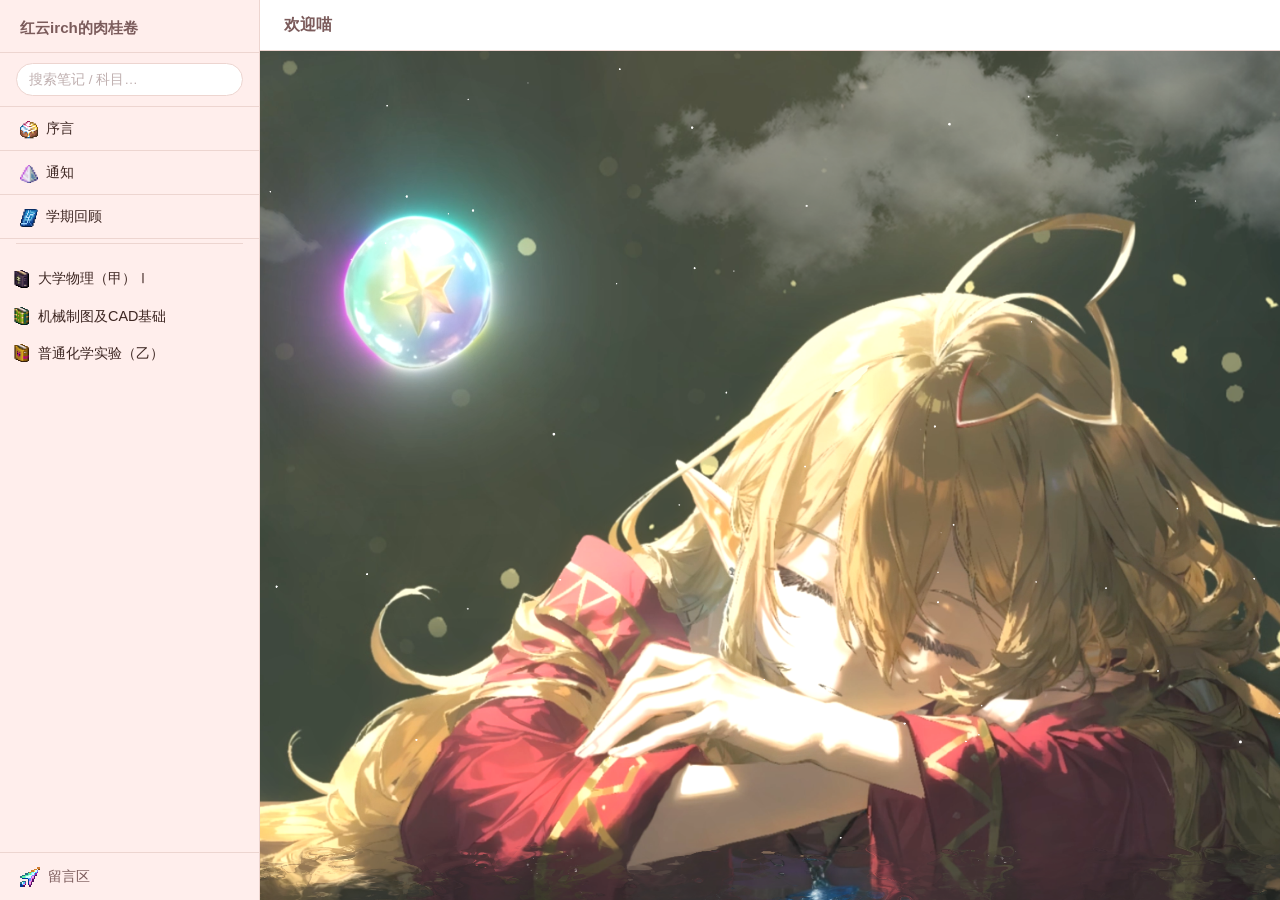
==== index.html @ 8aa83245 "支持SLDPRT下载、装配改错更新题目整理" ====
<!DOCTYPE html>
<html lang="zh-CN">
<head>
  <meta charset="UTF-8">
  <meta name="viewport" content="width=device-width, initial-scale=1.0">
  <title>欢迎来到红云irch的肉桂卷~</title>
  <link rel="icon" href="素材/索琳肉桂卷.png">
  <link rel="stylesheet" href="style.css">
</head>
<body>

  <!-- ==================== 移动端顶栏 ==================== -->
  <div class="topbar">
    <button class="hamburger" id="menuBtn" title="菜单">☰</button>
    <span class="brand-sm">红云irch的肉桂卷</span>
  </div>

  <!-- ==================== 遮罩（移动端） ==================== -->
  <div class="sidebar-overlay" id="overlay"></div>

  <div class="notes-layout">

    <!-- ==================== 侧边栏 ==================== -->
    <nav class="sidebar" id="sidebar">
      <div class="sidebar-header">
        <div class="brand-sm">红云irch的肉桂卷</div>
      </div>

      <!-- 搜索框 -->
      <div class="search-wrap">
        <input
          type="text"
          id="searchInput"
          placeholder="搜索笔记 / 科目…"
          autocomplete="off"
        >
      </div>

      <!-- 序言入口 -->
      <div class="preface-nav" id="prefaceNav">
        <img class="preface-nav-icon" src="素材/索琳肉桂卷.png" alt=""> 序言
      </div>
      <div class="preface-nav" id="notifyNav">
        <img class="preface-nav-icon" src="素材/Last_Prism.png" alt=""> 通知
      </div>
      <a class="preface-nav" href="review.html">
        <img class="preface-nav-icon" src="素材/The_Grand_Design.webp" alt=""> 学期回顾
      </a>

      <div class="nav-divider"></div>

      <!-- 树形导航 -->
      <div class="tree" id="tree">
        <div class="tree-empty">加载中…</div>
      </div>

      <!-- 索琳跳舞 GIF（小猫哈气时出现） -->
      <div class="sidebar-gif" id="sidebarGif" style="display:none">
        <img src="素材/索琳跳舞.gif" alt="索琳跳舞">
      </div>

      <!-- 返回顶部 -->
      <div class="back-to-top" id="backToTop" title="回到顶部">▴</div>

      <!-- 留言区入口 -->
      <a class="sidebar-comments" href="comments.html">
        <img class="sidebar-comments-icon" src="素材/Rainbow_Cursor.png" alt=""> 留言区
      </a>
    </nav>

    <!-- ==================== 内容区 ==================== -->
    <main class="content" id="contentArea">

      <!-- 顶栏信息 -->
      <div class="content-topbar" id="contentTopbar">
        <span class="note-title" id="noteTitle">欢迎喵</span>
        <div class="actions">
          <a class="btn btn-download" id="btnDownload" style="display:none"
             href="#" download>推荐下载 OneNote 原件</a>
          <a class="btn btn-download" id="btnPptx" style="display:none"
             href="#" download>下载 .pptx</a>
          <a class="btn btn-download" id="btnSldprt" style="display:none"
             href="#" download>下载模型</a>
        </div>
      </div>

      <!-- 主页 / PDF 预览区 -->
      <div class="pdf-viewer" id="pdfViewer">

        <!-- 默认欢迎区（未选中笔记时显示） -->
        <div class="welcome-placeholder" id="welcomeArea">
          <div class="welcome-inner" style="display:none">
            <div class="welcome-brand">
              欢迎来到红云irch的肉桂卷~
            </div>
            <div class="welcome-divider"></div>

            <div class="welcome-preface">
              <p><strong>温馨提示：</strong>Cinnamon 支持以下两种笔记格式，请按需选择</p>

              <p class="format-compare">
                <span class="format-tag pdf">.pdf</span>
                支持<strong>在线预览</strong>，但由 .one 导出，清晰度和排版略逊于原文件
              </p>
              <p class="format-compare">
                <span class="format-tag one">.one</span>
                需要 <strong>OneNote</strong> 打开，不支持在线预览，但<strong>更清晰、可自由编辑删改</strong>
              </p>

              <p>请读者自行取舍喵~</p>

              <p>仓库名字灵感来自 <span class="inline-accent">「索琳肉桂卷」</span>——索琳肉桂卷（Cinnamon Rollyn）是 Terraria 众神之怒 MOD 中的一种食物，食用后，会给予玩家饱如巨星增益，可看作酒足饭饱增益的更强版本。</p>

              <p>做笔记分享的初衷很简单：督促自己抓紧复习，给散漫的日子挂一个无形的 ddl。没人催你，但你知道这里还有东西没整理完。</p>

              <p>我把笔记放在这里，是想给后来的同学铺一段不那么崎岖的路，也给自己挂一个温柔的催促：该复习了。更是对匆忙的大学生活的一个记录——日子过得太快，有些东西不趁热记下来，转眼就忘了。</p>

              <p>帮你期末补天的，也许是我的一份笔记，也许是其他前辈的资料——但说到底，是那个认真坐下来复习的你自己。</p>

              <p class="preface-quote">「在这众神之怒中，总有人要成为你的超级巨星。」——索琳</p>
            </div>



            <p class="welcome-counter">
              <span id="busuanzi_container_site_uv">被 <span id="busuanzi_value_site_uv"></span> 人浏览过</span>
            </p>

          </div>

          <!-- 更新通知栏（独立于序言面板） -->
            <div class="update-log" id="updateLog" style="display:none">
              <div class="update-log-title"><img class="update-log-icon" src="素材/Last_Prism.png" alt=""> 更新通知</div>
              <ul class="update-log-list">
                <li><span class="update-date">07-03</span> 笔记更新（机械制图 > 期末考试）：期末题型扩展为「期末题型与个人期末回忆」，新增个人考试复盘内容</li>
<li><span class="update-date">07-04</span> 学期回顾支持教师搜索、搜索时自动展开、折叠动画、课程导师补全</li>
<li><span class="update-date">07-04</span> 新功能：学期回顾页面上线，支持按学期折叠、课程搜索、绩点点击显示</li>
<li><span class="update-date">07-02</span> 笔记更正（机械制图 > 期末考试 > 尺寸标注）：盲孔螺纹标注修正</li>
<li><span class="update-date">07-01</span> 笔记补充（机械制图 > 期末考试 > 读零件图补画视图）：极限与配合——间隙配合、过渡配合、过盈配合的区分</li>
<li><span class="update-date">07-01</span> 笔记更正（机械制图 > 期末考试 > 尺寸标注）：盲孔螺纹标注中粗牙普通螺纹与细牙普通螺纹的区别</li>
<li><span class="update-date">07-01</span> 机械制图及CAD基础竣工</li>
                <li><span class="update-date">07-01</span> 新增留言区（giscus）</li>
                <li><span class="update-date">06-30</span> 上线课堂PPT支持（.pptx下载）</li>
                <li><span class="update-date">06-29</span> 网站上线，首批笔记：普化实验、大物Ⅰ</li>
              </ul>
            </div>

        </div>

      </div>

    </main>
  </div>

  <script src="app.js?v=2"></script>
  <script async src="//busuanzi.ibruce.info/busuanzi/2.3/busuanzi.pure.mini.js"></script>
</body>
</html>
---- style.css ----
/* ============================================================
   Cinnamon — 红云irch的肉桂卷
   配色方案：粉棕暖卷（方案 B）
   ============================================================ */

/* --- CSS 变量 --- */
:root {
  --bg:        #FFFBF7;      /* 页面背景 · 奶油白 */
  --sidebar:   #FFEEEC;      /* 侧边栏背景 · 淡粉米 */
  --accent:    rgb(254,151,151); /* 强调色 · 你的粉色 */
  --heading:   #7B5B5B;      /* 标题 · 暖棕 */
  --text:      #3E2723;      /* 正文 · 深棕 */
  --hover:     #FFE4E1;      /* 悬停 · 浅粉 */
  --border:    #EDD5D0;      /* 分隔线 · 灰粉 */
  --shadow:    0 2px 12px rgba(120,80,60,.08);
  --radius:    8px;

  /* 侧边栏尺寸 */
  --sidebar-w: 260px;
  --topbar-h:   48px;

  /* 字体 */
  --font: "Microsoft YaHei", "PingFang SC", "Noto Sans SC", sans-serif;
}

/* --- 基础重置 --- */
*, *::before, *::after { margin: 0; padding: 0; box-sizing: border-box; }

html, body { height: 100%; }

body {
  font-family: var(--font);
  background: var(--bg);
  color: var(--text);
  line-height: 1.6;
  -webkit-font-smoothing: antialiased;
}

a { color: inherit; text-decoration: none; }
button { font-family: inherit; cursor: pointer; }

/* ============================================================
   首页 (index.html)
   ============================================================ */
.homepage {
  display: flex;
  flex-direction: column;
  align-items: center;
  justify-content: center;
  min-height: 100vh;
  padding: 40px 20px;
  text-align: center;
}

.homepage .brand {
  font-size: 2.4rem;
  font-weight: 700;
  color: var(--heading);
  letter-spacing: 2px;
  margin-bottom: 8px;
}

.homepage .brand .accent {
  color: var(--accent);
}

.homepage .divider {
  width: 60px;
  height: 2px;
  background: var(--accent);
  margin: 20px auto;
  border-radius: 1px;
}

/* 序言区域 — 你可以在这里自由添加文字、链接、图片 */
.homepage .preface {
  max-width: 520px;
  margin: 16px auto 32px;
  font-size: 1rem;
  color: #8B7B7B;
  line-height: 1.8;
}

.homepage .preface a {
  color: var(--accent);
  text-decoration: underline;
  text-underline-offset: 3px;
}

.homepage .preface a:hover {
  color: var(--heading);
}

/* 首页按钮 */
.homepage .btn-enter {
  display: inline-block;
  padding: 12px 36px;
  background: var(--accent);
  color: #fff;
  border: none;
  border-radius: 24px;
  font-size: 1.05rem;
  letter-spacing: 1px;
  transition: transform .2s, box-shadow .2s;
  box-shadow: 0 4px 14px rgba(254,151,151,.35);
}

.homepage .btn-enter:hover {
  transform: translateY(-2px);
  box-shadow: 0 6px 20px rgba(254,151,151,.5);
}

/* ============================================================
   笔记页 (notes.html) — 整体布局
   ============================================================ */
.notes-layout {
  display: flex;
  height: 100vh;
  overflow: hidden;
}

/* --- 顶栏 --- */
.topbar {
  display: none; /* 桌面端隐藏，移动端显示 */
}

/* --- 侧边栏 --- */
.sidebar {
  width: var(--sidebar-w);
  min-width: var(--sidebar-w);
  height: 100vh;
  background: var(--sidebar);
  border-right: 1px solid var(--border);
  display: flex;
  flex-direction: column;
  overflow: hidden;
  z-index: 10;
}

.sidebar-header {
  padding: 16px 20px 12px;
  border-bottom: 1px solid var(--border);
  flex-shrink: 0;
}

.sidebar-header .brand-sm {
  font-size: .95rem;
  font-weight: 700;
  color: var(--heading);
}

.sidebar-header .back-link {
  font-size: .75rem;
  color: #B0A0A0;
  margin-top: 2px;
  display: inline-block;
}

.sidebar-header .back-link:hover {
  color: var(--accent);
}

/* 搜索框 */
.search-wrap {
  padding: 10px 16px;
  border-bottom: 1px solid var(--border);
  flex-shrink: 0;
}

.search-wrap input {
  width: 100%;
  padding: 8px 12px;
  border: 1px solid var(--border);
  border-radius: 18px;
  font-size: .85rem;
  font-family: var(--font);
  background: #fff;
  color: var(--text);
  outline: none;
  transition: border-color .2s;
}

.search-wrap input:focus {
  border-color: var(--accent);
}

.search-wrap input::placeholder {
  color: #C0B0B0;
}

/* 序言导航入口 */
.preface-nav {
  padding: 10px 20px;
  font-size: .9rem;
  cursor: pointer;
  border-bottom: 1px solid var(--border);
  transition: background .12s;
  user-select: none;
  flex-shrink: 0;
}

.preface-nav:hover {
  background: var(--hover);
}

.preface-nav-icon {
  width: 18px;
  height: 18px;
  vertical-align: middle;
  margin-right: 4px;
  border-radius: 3px;
}

/* 分界线 */
.nav-divider {
  height: 1px;
  background: var(--border);
  margin: 4px 16px 8px;
  flex-shrink: 0;
}

/* 侧边栏底部 GIF */
.sidebar-gif {
  flex-shrink: 0;
  padding: 8px;
  text-align: center;
  border-top: 1px solid var(--border);
}

.sidebar-gif img {
  max-width: 100%;
  border-radius: 8px;
}

/* 返回顶部 */
.back-to-top {
  text-align: center;
  padding: 8px;
  color: #C0B0B0;
  cursor: pointer;
  font-size: .85rem;
  border-top: 1px solid var(--border);
  transition: color .2s, background .12s;
  flex-shrink: 0;
  display: none;
}

.back-to-top:hover {
  color: var(--accent);
  background: var(--hover);
}

.back-to-top.visible { display: block; }

/* 侧边栏留言入口 */
.sidebar-comments {
  display: block;
  padding: 12px 20px;
  font-size: .9rem;
  color: var(--heading);
  text-decoration: none;
  border-top: 1px solid var(--border);
  transition: background .12s;
  flex-shrink: 0;
}

.sidebar-comments:hover {
  background: var(--hover);
}

.sidebar-comments-icon {
  width: 20px;
  height: 20px;
  vertical-align: middle;
  margin-right: 4px;
  image-rendering: pixelated;
}

/* 树形导航 */
.tree {
  flex: 1;
  overflow-y: auto;
  overflow-x: hidden;
  padding: 8px 0 20px;
}

/* 滚动条统一美化 */
.tree::-webkit-scrollbar { width: 4px; }
.tree::-webkit-scrollbar-track { background: transparent; }
.tree::-webkit-scrollbar-thumb {
  background: var(--border);
  border-radius: 2px;
  transition: background .2s;
}
.tree::-webkit-scrollbar-thumb:hover { background: var(--accent); }

/* Firefox 滚动条 */
.tree {
  scrollbar-width: thin;
  scrollbar-color: var(--border) transparent;
}

/* 内容区滚动条 */
.content::-webkit-scrollbar { width: 5px; }
.content::-webkit-scrollbar-thumb { background: var(--border); border-radius: 3px; }
.content::-webkit-scrollbar-thumb:hover { background: var(--accent); }
.content { scrollbar-width: thin; scrollbar-color: var(--border) transparent; }

/* 树节点 */
.tree-node { user-select: none; }

.tree-row {
  display: flex;
  align-items: center;
  gap: 4px;
  padding: 7px 16px 7px 12px;
  cursor: pointer;
  font-size: .9rem;
  transition: background .15s, padding-left .2s, color .15s;
  white-space: nowrap;
  overflow: hidden;
  text-overflow: ellipsis;
  border-radius: 0 6px 6px 0;
  margin-right: 8px;
}

.tree-row:hover {
  background: var(--hover);
  padding-left: 16px;
}

.tree-row.active {
  background: var(--accent);
  color: #fff;
  border-radius: 0 8px 8px 0;
  margin-right: 4px;
  box-shadow: 0 2px 8px rgba(254,151,151,.25);
}

.tree-row.active:hover {
  padding-left: 16px;
  background: #F59090;
}

.tree-row.active {
  background: var(--accent);
  color: #fff;
}

/* 层级缩进 */
.tree-row .indent { flex-shrink: 0; }

/* 展开/折叠 — 书籍图标（仅一级目录） */
.tree-row .book-icon {
  width: 18px;
  height: 18px;
  flex-shrink: 0;
  margin-right: 4px;
  border-radius: 2px;
  transition: transform .25s, opacity .2s;
}

.tree-row .book-icon.expanded {
  opacity: 0.9;
}

/* 子级三角箭头 */
.tree-row .arrow {
  width: 0;
  height: 0;
  flex-shrink: 0;
  border-top: 4px solid transparent;
  border-bottom: 4px solid transparent;
  border-left: 6px solid #C0A0A0;
  margin-right: 2px;
  transition: transform .2s;
}

.tree-row.active .arrow {
  border-left-color: #fff;
}

.tree-row .arrow.expanded {
  transform: rotate(90deg);
}

/* 标签文字 */
.tree-row .label {
  overflow: hidden;
  text-overflow: ellipsis;
  white-space: nowrap;
}

/* （主笔记）标记 */
.tag-main {
  font-size: .7rem;
  color: var(--accent);
  margin-left: 4px;
}

/* 空状态 */
.tree-empty {
  padding: 40px 20px;
  text-align: center;
  color: #C0B0B0;
  font-size: .85rem;
}

/* --- 内容区 --- */
.content {
  flex: 1;
  display: flex;
  flex-direction: column;
  height: 100vh;
  background: #fff;
}

/* 内容顶栏（桌面端显示品牌名） */
.content-topbar {
  padding: 12px 24px;
  border-bottom: 1px solid var(--border);
  display: flex;
  align-items: center;
  justify-content: space-between;
  flex-shrink: 0;
}

.content-topbar .note-title {
  font-size: 1rem;
  font-weight: 600;
  color: var(--heading);
}

.content-topbar .actions {
  display: flex;
  gap: 8px;
  align-items: center;
}

/* 按钮 */
.btn {
  display: inline-flex;
  align-items: center;
  gap: 5px;
  padding: 7px 18px;
  border-radius: 18px;
  font-size: .85rem;
  border: none;
  transition: background .2s, transform .1s;
}

.btn:active { transform: scale(.97); }

.btn-download {
  background: var(--accent);
  color: #fff;
}

.btn-download:hover { background: #F08A8A; }

.btn-back {
  background: transparent;
  color: #B0A0A0;
  font-size: .8rem;
  padding: 6px 12px;
}

.btn-back:hover { color: var(--accent); }

/* PDF 预览区 */
.pdf-viewer {
  flex: 1;
  display: flex;
  align-items: center;
  justify-content: center;
  background: #FDFAF7;
  overflow: hidden;
  position: relative;
}

.pdf-viewer iframe {
  width: 100%;
  height: 100%;
  border: none;
}

/* 欢迎区（未选中笔记时显示） */
.welcome-placeholder {
  text-align: center;
  color: #C0B0B0;
  padding: 40px 20px;
}

/* 欢迎区带背景图 */
#welcomeArea {
  width: 100%;
  height: 100%;
  display: flex;
  flex-direction: column;
  align-items: center;
  justify-content: center;
  padding: 0;
  background-image: url('images/索琳.png');
  background-size: cover;
  background-position: center;
  background-repeat: no-repeat;
}

/* 欢迎内容面板（半透明底，让背景图上的文字可读） */
.welcome-inner {
  background: rgba(255, 251, 247, 0.85);
  border-radius: 12px;
  padding: 36px 44px;
  backdrop-filter: blur(4px);
  max-width: 620px;
}

/* 品牌名 */
.welcome-brand {
  font-size: 1.7rem;
  font-weight: 700;
  color: var(--heading);
  letter-spacing: 2px;
  margin-bottom: 4px;
}

.welcome-brand .accent {
  color: var(--accent);
}

/* 小分隔线 */
.welcome-divider {
  width: 50px;
  height: 2px;
  background: var(--accent);
  margin: 16px auto;
  border-radius: 1px;
}

/* 序言区域 */
.welcome-preface {
  max-width: 520px;
  margin: 8px auto 20px;
  font-size: .95rem;
  color: #8B7B7B;
  line-height: 1.8;
}

.welcome-preface p {
  margin-bottom: 12px;
}

.welcome-preface p:first-child {
  font-size: .85rem;
  color: #A09090;
}

/* 格式对比 */
.format-compare {
  display: flex;
  align-items: flex-start;
  gap: 8px;
  font-size: .85rem;
  color: #8B7B7B;
  padding: 2px 0 2px 8px;
  border-left: 3px solid var(--border);
  margin-bottom: 6px !important;
}

.format-tag {
  display: inline-block;
  min-width: 36px;
  padding: 1px 8px;
  border-radius: 4px;
  font-size: .8rem;
  font-weight: 700;
  text-align: center;
  flex-shrink: 0;
}

.format-tag.pdf {
  background: #FFF0F0;
  color: #D08080;
  border: 1px solid #F0D0D0;
}

.format-tag.one {
  background: #F0F0FF;
  color: #8080D0;
  border: 1px solid #D0D0F0;
}

.welcome-preface a {
  color: var(--accent);
  text-decoration: underline;
  text-underline-offset: 3px;
}

.welcome-preface a:hover {
  color: var(--heading);
}

/* 行内强调 */
.inline-accent {
  color: var(--accent);
  font-style: italic;
}

/* 序言引用 */
.preface-quote {
  color: var(--accent);
  font-style: italic;
  margin-top: 4px;
}

/* 提示文字 */
.welcome-hint {
  font-size: .85rem;
  color: #B8A0A0;
  margin-top: 8px;
}

/* 更新通知栏 */
.update-log {
  background: rgba(255, 251, 247, 0.88);
  border-radius: 10px;
  padding: 14px 20px;
  margin-top: 12px;
  max-width: 520px;
  width: 100%;
  text-align: left;
}

.update-log-title {
  font-size: .8rem;
  font-weight: 700;
  color: var(--heading);
  margin-bottom: 6px;
}

.update-log-icon {
  width: 16px;
  height: 16px;
  vertical-align: middle;
  margin-right: 4px;
  image-rendering: pixelated;
}

.update-log-list {
  list-style: none;
  margin: 0;
  padding: 0;
  font-size: .78rem;
  color: #8B7B7B;
  line-height: 1.7;
}

.update-date {
  display: inline-block;
  min-width: 42px;
  color: var(--accent);
  font-weight: 600;
  font-size: .72rem;
  margin-right: 4px;
}

/* 访问计数器 */
.welcome-counter {
  font-size: .8rem;
  color: #C0A8A8;
  margin-top: 12px;
}
  line-height: 1.7;
}

/* ============================================================
   移动端
   ============================================================ */
@media (max-width: 768px) {
  /* 首页 */
  .homepage .brand { font-size: 1.6rem; }

  /* 笔记页 — 侧边栏默认隐藏 */
  .sidebar {
    position: fixed;
    left: 0; top: 0;
    width: 280px;
    transform: translateX(-100%);
    transition: transform .25s ease;
    box-shadow: var(--shadow);
  }

  .sidebar.open { transform: translateX(0); }

  /* 遮罩 */
  .sidebar-overlay {
    position: fixed; inset: 0;
    background: rgba(0,0,0,.25);
    z-index: 5;
    display: none;
  }

  .sidebar-overlay.show { display: block; }

  /* 顶栏 */
  .topbar {
    display: flex;
    align-items: center;
    gap: 10px;
    padding: 10px 16px;
    border-bottom: 1px solid var(--border);
    background: var(--sidebar);
    flex-shrink: 0;
  }

  .topbar .hamburger {
    font-size: 1.3rem;
    background: none;
    border: none;
    color: var(--heading);
    padding: 4px;
  }

  .topbar .brand-sm {
    font-size: .95rem;
    font-weight: 700;
    color: var(--heading);
  }

  /* 内容区 */
  .content-topbar {
    padding: 8px 16px;
  }

  .content-topbar .note-title {
    font-size: .9rem;
  }
}

/* ============================================================
   背景图支持 — 以后想加背景图，取消下面注释并替换 URL 即可
   ============================================================ */
/*
body {
  background-image: url('你的图片地址.jpg');
  background-size: cover;
  background-position: center;
  background-attachment: fixed;
}
*/
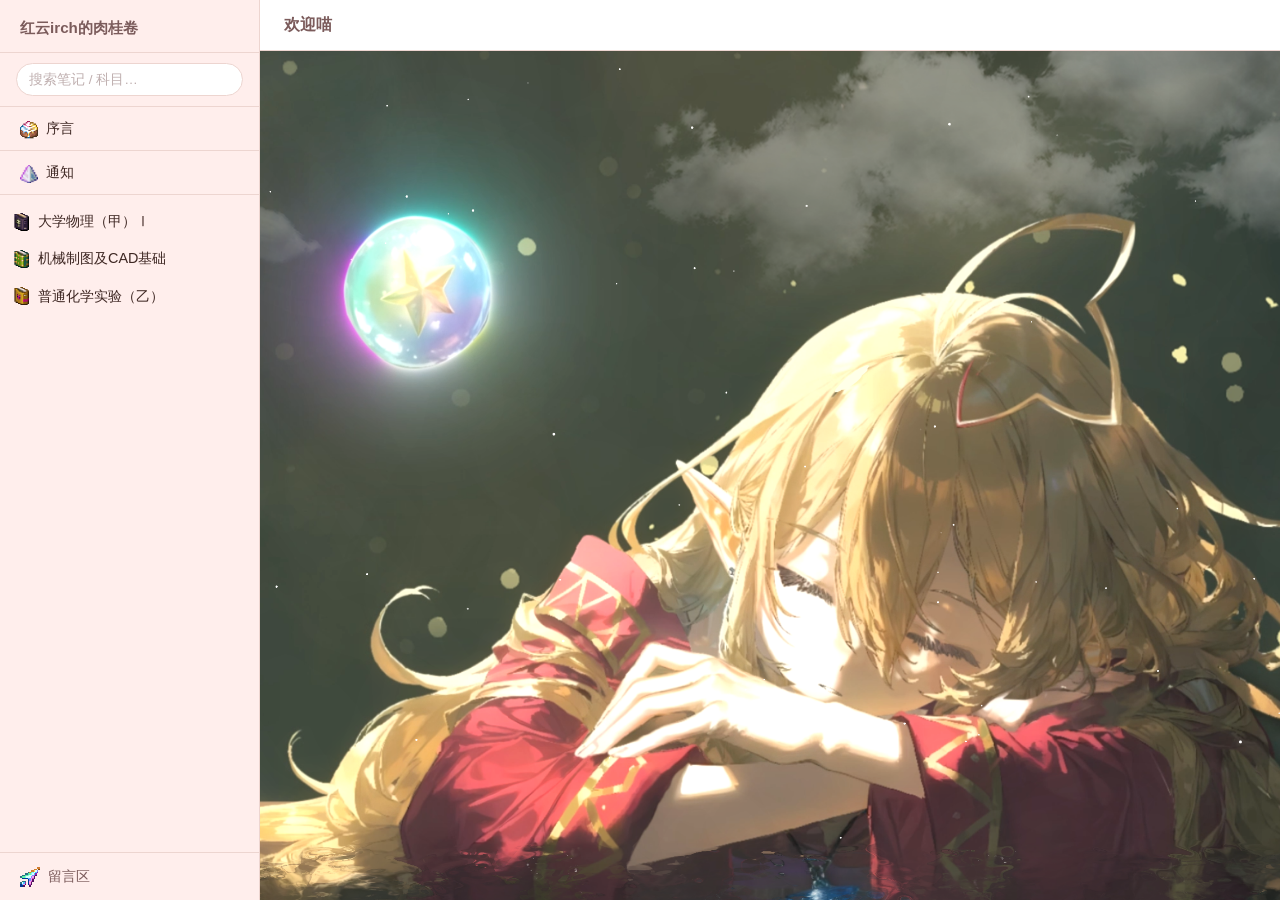
==== commit 62d2b00b: "隐藏学期回顾入口" ====
--- a/index.html
+++ b/index.html
@@ -43,11 +43,11 @@
       <div class="preface-nav" id="notifyNav">
         <img class="preface-nav-icon" src="素材/Last_Prism.png" alt=""> 通知
       </div>
-      <a class="preface-nav" href="review.html">
+      <!-- 学期回顾已关闭 -->
+      <!-- <a class="preface-nav" href="review.html">
         <img class="preface-nav-icon" src="素材/The_Grand_Design.webp" alt=""> 学期回顾
-      </a>
-
-      <div class="nav-divider"></div>
+      </a> -->
+      <!-- <div class="nav-divider"></div> -->
 
       <!-- 树形导航 -->
       <div class="tree" id="tree">
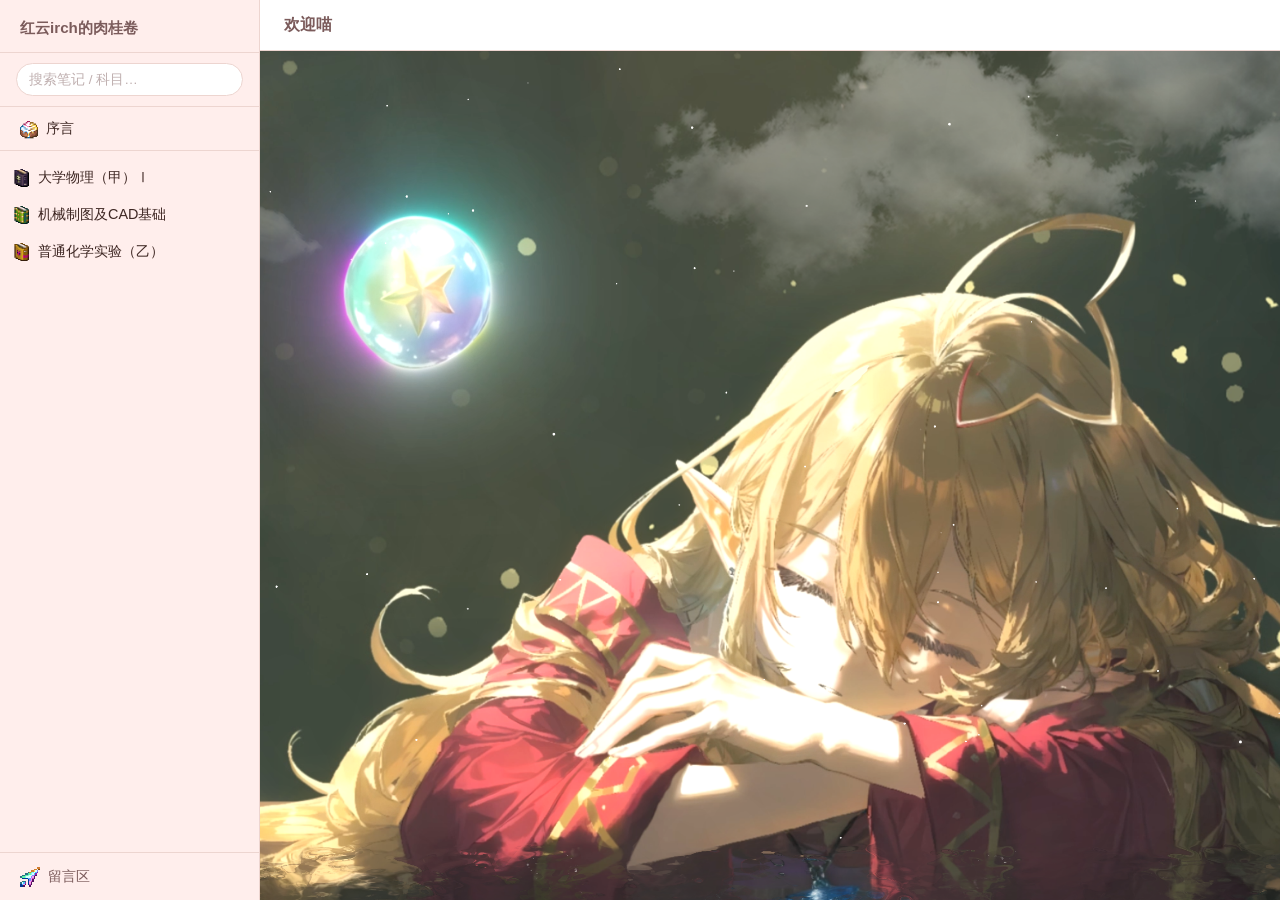
==== commit a2c250f6: "删通知" ====
--- a/index.html
+++ b/index.html
@@ -40,15 +40,6 @@
       <div class="preface-nav" id="prefaceNav">
         <img class="preface-nav-icon" src="素材/索琳肉桂卷.png" alt=""> 序言
       </div>
-      <div class="preface-nav" id="notifyNav">
-        <img class="preface-nav-icon" src="素材/Last_Prism.png" alt=""> 通知
-      </div>
-      <!-- 学期回顾已关闭 -->
-      <!-- <a class="preface-nav" href="review.html">
-        <img class="preface-nav-icon" src="素材/The_Grand_Design.webp" alt=""> 学期回顾
-      </a> -->
-      <!-- <div class="nav-divider"></div> -->
-
       <!-- 树形导航 -->
       <div class="tree" id="tree">
         <div class="tree-empty">加载中…</div>
@@ -128,23 +119,6 @@
 
           </div>
 
-          <!-- 更新通知栏（独立于序言面板） -->
-            <div class="update-log" id="updateLog" style="display:none">
-              <div class="update-log-title"><img class="update-log-icon" src="素材/Last_Prism.png" alt=""> 更新通知</div>
-              <ul class="update-log-list">
-                <li><span class="update-date">07-03</span> 笔记更新（机械制图 > 期末考试）：期末题型扩展为「期末题型与个人期末回忆」，新增个人考试复盘内容</li>
-<li><span class="update-date">07-04</span> 学期回顾支持教师搜索、搜索时自动展开、折叠动画、课程导师补全</li>
-<li><span class="update-date">07-04</span> 新功能：学期回顾页面上线，支持按学期折叠、课程搜索、绩点点击显示</li>
-<li><span class="update-date">07-02</span> 笔记更正（机械制图 > 期末考试 > 尺寸标注）：盲孔螺纹标注修正</li>
-<li><span class="update-date">07-01</span> 笔记补充（机械制图 > 期末考试 > 读零件图补画视图）：极限与配合——间隙配合、过渡配合、过盈配合的区分</li>
-<li><span class="update-date">07-01</span> 笔记更正（机械制图 > 期末考试 > 尺寸标注）：盲孔螺纹标注中粗牙普通螺纹与细牙普通螺纹的区别</li>
-<li><span class="update-date">07-01</span> 机械制图及CAD基础竣工</li>
-                <li><span class="update-date">07-01</span> 新增留言区（giscus）</li>
-                <li><span class="update-date">06-30</span> 上线课堂PPT支持（.pptx下载）</li>
-                <li><span class="update-date">06-29</span> 网站上线，首批笔记：普化实验、大物Ⅰ</li>
-              </ul>
-            </div>
-
         </div>
 
       </div>
--- a/style.css
+++ b/style.css
@@ -620,50 +620,6 @@
   margin-top: 8px;
 }
 
-/* 更新通知栏 */
-.update-log {
-  background: rgba(255, 251, 247, 0.88);
-  border-radius: 10px;
-  padding: 14px 20px;
-  margin-top: 12px;
-  max-width: 520px;
-  width: 100%;
-  text-align: left;
-}
-
-.update-log-title {
-  font-size: .8rem;
-  font-weight: 700;
-  color: var(--heading);
-  margin-bottom: 6px;
-}
-
-.update-log-icon {
-  width: 16px;
-  height: 16px;
-  vertical-align: middle;
-  margin-right: 4px;
-  image-rendering: pixelated;
-}
-
-.update-log-list {
-  list-style: none;
-  margin: 0;
-  padding: 0;
-  font-size: .78rem;
-  color: #8B7B7B;
-  line-height: 1.7;
-}
-
-.update-date {
-  display: inline-block;
-  min-width: 42px;
-  color: var(--accent);
-  font-weight: 600;
-  font-size: .72rem;
-  margin-right: 4px;
-}
-
 /* 访问计数器 */
 .welcome-counter {
   font-size: .8rem;
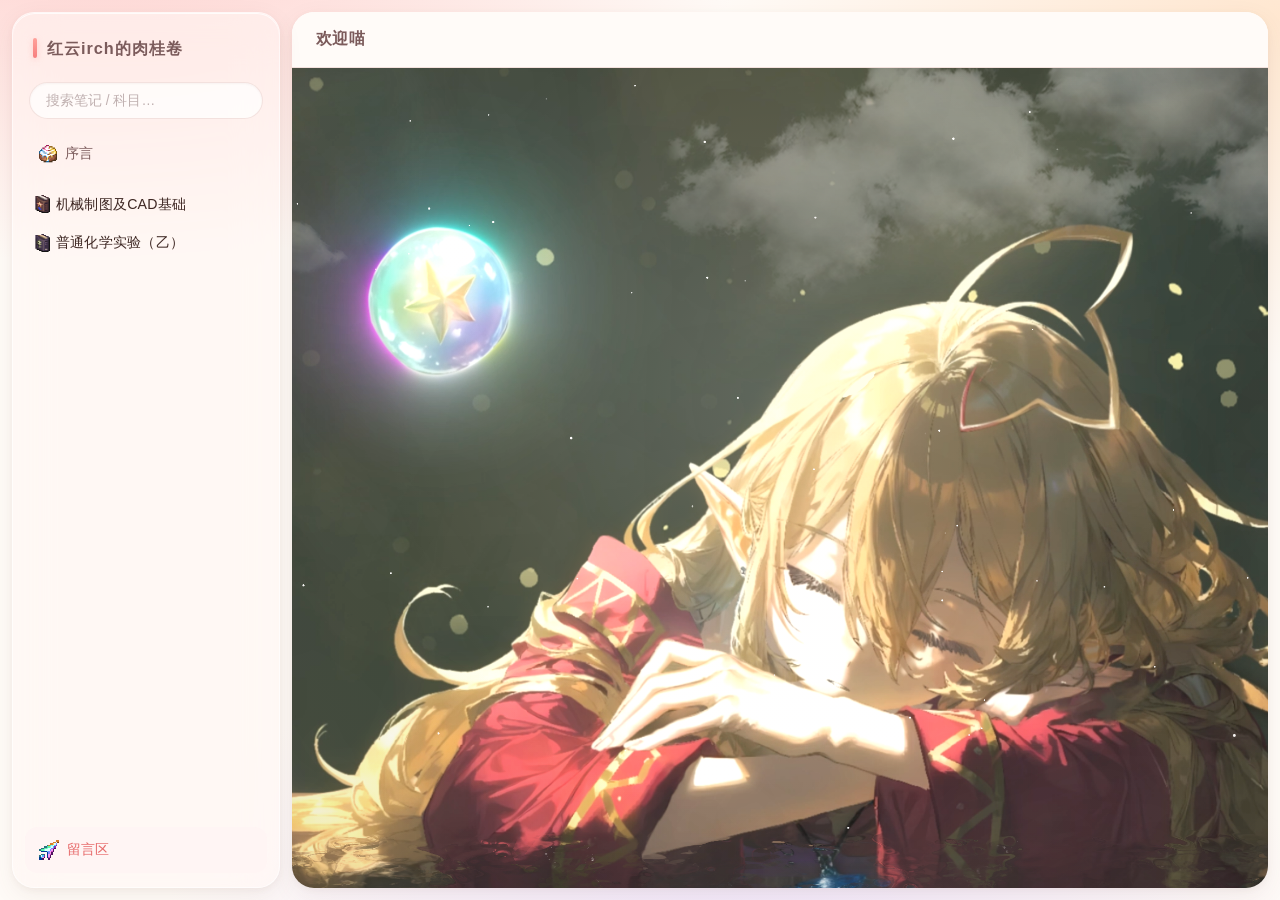
==== commit 9fae3769: "重构样式" ====
--- a/index.html
+++ b/index.html
@@ -7,7 +7,7 @@
   <link rel="icon" href="素材/索琳肉桂卷.png">
   <link rel="stylesheet" href="style.css">
 </head>
-<body>
+<body class="app">
 
   <!-- ==================== 移动端顶栏 ==================== -->
   <div class="topbar">
--- a/style.css
+++ b/style.css
@@ -1,310 +1,300 @@
 /* ============================================================
    Cinnamon — 红云irch的肉桂卷
-   配色方案：粉棕暖卷（方案 B）
+   视觉重构：玻璃拟态 · 圆角卡片 · 弹簧动效
+   配色保持原样：粉棕暖卷 + 索琳背景
    ============================================================ */
 
-/* --- CSS 变量 --- */
+/* ============================================================
+   1. 设计令牌
+   ============================================================ */
 :root {
-  --bg:        #FFFBF7;      /* 页面背景 · 奶油白 */
-  --sidebar:   #FFEEEC;      /* 侧边栏背景 · 淡粉米 */
-  --accent:    rgb(254,151,151); /* 强调色 · 你的粉色 */
-  --heading:   #7B5B5B;      /* 标题 · 暖棕 */
-  --text:      #3E2723;      /* 正文 · 深棕 */
-  --hover:     #FFE4E1;      /* 悬停 · 浅粉 */
-  --border:    #EDD5D0;      /* 分隔线 · 灰粉 */
-  --shadow:    0 2px 12px rgba(120,80,60,.08);
-  --radius:    8px;
-
-  /* 侧边栏尺寸 */
-  --sidebar-w: 260px;
-  --topbar-h:   48px;
-
-  /* 字体 */
-  --font: "Microsoft YaHei", "PingFang SC", "Noto Sans SC", sans-serif;
-}
-
-/* --- 基础重置 --- */
+  /* --- 表面 --- */
+  --bg:          #FFFBF7;
+  --surface:     #FFFFFF;
+  --surface-2:   #FFEEEC;
+  --glass:       rgba(255, 246, 244, 0.58);
+  --glass-strong: rgba(255, 251, 247, 0.88);
+
+  /* --- 强调色阶（rgb(254,151,151) 派生） --- */
+  --accent-50:   #FFF5F4;
+  --accent-100:  #FFE4E2;
+  --accent-200:  #FFC9C5;
+  --accent-300:  #FFB2AC;
+  --accent-400:  #FFA29B;
+  --accent-500:  #FE9797;
+  --accent-600:  #F77E7E;
+  --accent-700:  #E76A6A;
+  --accent-800:  #CF5252;
+  --accent-900:  #9A3333;
+  --accent:      var(--accent-500);
+
+  /* --- 文字 --- */
+  --text:        #3E2723;
+  --heading:     #7B5B5B;
+  --muted:       #A08E8E;
+  --faint:       #C0B0B0;
+
+  /* --- 描边 --- */
+  --border:      #EDD5D0;
+  --border-soft: rgba(237, 213, 208, 0.65);
+  --border-glass: rgba(255, 255, 255, 0.55);
+
+  /* --- 阴影（多层叠加，暖调） --- */
+  --shadow-sm:   0 1px 2px rgba(120, 80, 60, .04), 0 2px 8px rgba(120, 80, 60, .06);
+  --shadow-md:   0 2px 6px rgba(120, 80, 60, .05), 0 8px 24px rgba(120, 80, 60, .08);
+  --shadow-lg:   0 4px 12px rgba(120, 80, 60, .06), 0 18px 48px rgba(120, 80, 60, .12);
+  --shadow-glow: 0 6px 20px rgba(254, 151, 151, .35);
+  --shadow-inset: inset 0 1px 2px rgba(120, 80, 60, .05);
+
+  /* --- 圆角 --- */
+  --r-xs:  8px;
+  --r-sm:  12px;
+  --r-md:  16px;
+  --r-lg:  22px;
+  --r-full: 999px;
+
+  /* --- 动效 --- */
+  --ease:   cubic-bezier(.22, 1, .36, 1);
+  --dur-1:  .15s;
+  --dur-2:  .25s;
+  --dur-3:  .4s;
+
+  /* --- 布局 --- */
+  --sidebar-w: 268px;
+  --topbar-h:  56px;
+
+  /* --- 字体 --- */
+  --font: "Quicksand", "Nunito", "Inter",
+          "Microsoft YaHei", "PingFang SC", "Noto Sans SC",
+          -apple-system, BlinkMacSystemFont, "Segoe UI", sans-serif;
+}
+
+/* ============================================================
+   2. 基础重置
+   ============================================================ */
 *, *::before, *::after { margin: 0; padding: 0; box-sizing: border-box; }
 
 html, body { height: 100%; }
 
 body {
   font-family: var(--font);
+  font-size: 15px;
   background: var(--bg);
   color: var(--text);
-  line-height: 1.6;
+  line-height: 1.65;
+  letter-spacing: .015em;
   -webkit-font-smoothing: antialiased;
+  -moz-osx-font-smoothing: grayscale;
+  text-rendering: optimizeLegibility;
+}
+
+/* 应用外壳：整页固定高度，背景铺一层暖色柔光，
+   侧栏和内容区都浮在它上面（玻璃模糊才有东西可糊） */
+body.app {
+  display: flex;
+  flex-direction: column;
+  height: 100vh;
+  height: 100dvh;
+  overflow: hidden;
+  background:
+    radial-gradient(1100px 620px at 8% -12%, rgba(254, 151, 151, .44), transparent 60%),
+    radial-gradient(900px 560px at 100% 2%, rgba(255, 196, 140, .36), transparent 62%),
+    radial-gradient(1000px 780px at 58% 114%, rgba(198, 168, 255, .30), transparent 60%),
+    var(--bg);
+  background-attachment: fixed;
 }
 
 a { color: inherit; text-decoration: none; }
 button { font-family: inherit; cursor: pointer; }
+img { max-width: 100%; }
+
+::selection {
+  background: var(--accent-200);
+  color: var(--text);
+}
+
+/* 全局细滚动条 */
+::-webkit-scrollbar { width: 6px; height: 6px; }
+::-webkit-scrollbar-track { background: transparent; }
+::-webkit-scrollbar-thumb {
+  background: var(--border);
+  border-radius: var(--r-full);
+  transition: background var(--dur-2) var(--ease);
+}
+::-webkit-scrollbar-thumb:hover { background: var(--accent-300); }
 
 /* ============================================================
-   首页 (index.html)
-   ============================================================ */
-.homepage {
-  display: flex;
-  flex-direction: column;
-  align-items: center;
-  justify-content: center;
-  min-height: 100vh;
-  padding: 40px 20px;
-  text-align: center;
-}
-
-.homepage .brand {
-  font-size: 2.4rem;
-  font-weight: 700;
-  color: var(--heading);
-  letter-spacing: 2px;
-  margin-bottom: 8px;
-}
-
-.homepage .brand .accent {
-  color: var(--accent);
-}
-
-.homepage .divider {
-  width: 60px;
-  height: 2px;
-  background: var(--accent);
-  margin: 20px auto;
-  border-radius: 1px;
-}
-
-/* 序言区域 — 你可以在这里自由添加文字、链接、图片 */
-.homepage .preface {
-  max-width: 520px;
-  margin: 16px auto 32px;
-  font-size: 1rem;
-  color: #8B7B7B;
-  line-height: 1.8;
-}
-
-.homepage .preface a {
-  color: var(--accent);
-  text-decoration: underline;
-  text-underline-offset: 3px;
-}
-
-.homepage .preface a:hover {
-  color: var(--heading);
-}
-
-/* 首页按钮 */
-.homepage .btn-enter {
-  display: inline-block;
-  padding: 12px 36px;
-  background: var(--accent);
-  color: #fff;
-  border: none;
-  border-radius: 24px;
-  font-size: 1.05rem;
-  letter-spacing: 1px;
-  transition: transform .2s, box-shadow .2s;
-  box-shadow: 0 4px 14px rgba(254,151,151,.35);
-}
-
-.homepage .btn-enter:hover {
-  transform: translateY(-2px);
-  box-shadow: 0 6px 20px rgba(254,151,151,.5);
-}
-
-/* ============================================================
-   笔记页 (notes.html) — 整体布局
+   3. 整体布局
    ============================================================ */
 .notes-layout {
-  display: flex;
-  height: 100vh;
+  flex: 1;
+  min-height: 0;
+  display: flex;
+  gap: 12px;
+  padding: 12px;
   overflow: hidden;
 }
 
-/* --- 顶栏 --- */
-.topbar {
-  display: none; /* 桌面端隐藏，移动端显示 */
-}
-
-/* --- 侧边栏 --- */
+/* 移动端顶栏（桌面端隐藏） */
+.topbar { display: none; }
+
+/* ============================================================
+   4. 侧边栏 — 玻璃拟态
+   ============================================================ */
 .sidebar {
+  position: relative;
   width: var(--sidebar-w);
   min-width: var(--sidebar-w);
-  height: 100vh;
-  background: var(--sidebar);
-  border-right: 1px solid var(--border);
   display: flex;
   flex-direction: column;
   overflow: hidden;
   z-index: 10;
-}
-
+
+  background: var(--glass);
+  -webkit-backdrop-filter: blur(22px) saturate(170%);
+  backdrop-filter: blur(22px) saturate(170%);
+  border: 1px solid var(--border-glass);
+  border-radius: var(--r-lg);
+  box-shadow: var(--shadow-md);
+}
+
+/* 玻璃顶部高光 */
+.sidebar::after {
+  content: '';
+  position: absolute;
+  inset: 0;
+  pointer-events: none;
+  border-radius: inherit;
+  box-shadow: inset 0 1px 0 rgba(255, 255, 255, .8);
+}
+
+/* --- 品牌区 --- */
 .sidebar-header {
-  padding: 16px 20px 12px;
-  border-bottom: 1px solid var(--border);
-  flex-shrink: 0;
+  flex-shrink: 0;
+  padding: 22px 20px 14px;
 }
 
 .sidebar-header .brand-sm {
-  font-size: .95rem;
+  display: flex;
+  align-items: center;
+  gap: 10px;
+  font-size: 1.02rem;
   font-weight: 700;
   color: var(--heading);
+  letter-spacing: .06em;
+  cursor: pointer;
+  user-select: none;
+  transition: color var(--dur-2) var(--ease);
+}
+
+.sidebar-header .brand-sm:hover { color: var(--accent-700); }
+
+/* 品牌左侧竖条（仿 NapCat 的品牌标记） */
+.sidebar-header .brand-sm::before {
+  content: '';
+  width: 4px;
+  height: 20px;
+  border-radius: var(--r-full);
+  background: linear-gradient(180deg, var(--accent-400), var(--accent-600));
+  box-shadow: 0 2px 6px rgba(254, 151, 151, .4);
+  flex-shrink: 0;
 }
 
 .sidebar-header .back-link {
-  font-size: .75rem;
-  color: #B0A0A0;
-  margin-top: 2px;
   display: inline-block;
-}
-
-.sidebar-header .back-link:hover {
-  color: var(--accent);
-}
-
-/* 搜索框 */
+  margin-top: 6px;
+  font-size: .78rem;
+  color: var(--faint);
+  transition: color var(--dur-2) var(--ease);
+}
+
+.sidebar-header .back-link:hover { color: var(--accent-600); }
+
+/* --- 搜索框 --- */
 .search-wrap {
-  padding: 10px 16px;
-  border-bottom: 1px solid var(--border);
-  flex-shrink: 0;
+  flex-shrink: 0;
+  padding: 6px 16px 12px;
 }
 
 .search-wrap input {
   width: 100%;
-  padding: 8px 12px;
-  border: 1px solid var(--border);
-  border-radius: 18px;
-  font-size: .85rem;
+  padding: 10px 16px;
   font-family: var(--font);
+  font-size: .86rem;
+  color: var(--text);
+  background: rgba(255, 255, 255, .72);
+  border: 1px solid var(--border-soft);
+  border-radius: var(--r-full);
+  outline: none;
+  box-shadow: var(--shadow-inset);
+  transition: border-color var(--dur-2) var(--ease),
+              box-shadow var(--dur-2) var(--ease),
+              background var(--dur-2) var(--ease);
+}
+
+.search-wrap input::placeholder { color: var(--faint); }
+
+.search-wrap input:focus {
   background: #fff;
-  color: var(--text);
-  outline: none;
-  transition: border-color .2s;
-}
-
-.search-wrap input:focus {
-  border-color: var(--accent);
-}
-
-.search-wrap input::placeholder {
-  color: #C0B0B0;
-}
-
-/* 序言导航入口 */
+  border-color: var(--accent-300);
+  box-shadow: 0 0 0 3px rgba(254, 151, 151, .18), var(--shadow-inset);
+}
+
+/* --- 序言入口 --- */
 .preface-nav {
-  padding: 10px 20px;
+  flex-shrink: 0;
+  display: flex;
+  align-items: center;
+  gap: 8px;
+  margin: 2px 12px 6px;
+  padding: 9px 14px;
   font-size: .9rem;
+  color: var(--heading);
+  border-radius: var(--r-sm);
   cursor: pointer;
-  border-bottom: 1px solid var(--border);
-  transition: background .12s;
   user-select: none;
-  flex-shrink: 0;
+  transition: background var(--dur-2) var(--ease),
+              color var(--dur-2) var(--ease),
+              transform var(--dur-2) var(--ease);
 }
 
 .preface-nav:hover {
-  background: var(--hover);
+  background: var(--accent-100);
+  color: var(--accent-700);
+  transform: translateX(2px);
 }
 
 .preface-nav-icon {
   width: 18px;
   height: 18px;
-  vertical-align: middle;
-  margin-right: 4px;
-  border-radius: 3px;
-}
-
-/* 分界线 */
+  border-radius: 4px;
+  flex-shrink: 0;
+}
+
+/* 分界线（备用） */
 .nav-divider {
   height: 1px;
-  background: var(--border);
-  margin: 4px 16px 8px;
-  flex-shrink: 0;
-}
-
-/* 侧边栏底部 GIF */
-.sidebar-gif {
-  flex-shrink: 0;
-  padding: 8px;
-  text-align: center;
-  border-top: 1px solid var(--border);
-}
-
-.sidebar-gif img {
-  max-width: 100%;
-  border-radius: 8px;
-}
-
-/* 返回顶部 */
-.back-to-top {
-  text-align: center;
-  padding: 8px;
-  color: #C0B0B0;
-  cursor: pointer;
-  font-size: .85rem;
-  border-top: 1px solid var(--border);
-  transition: color .2s, background .12s;
-  flex-shrink: 0;
-  display: none;
-}
-
-.back-to-top:hover {
-  color: var(--accent);
-  background: var(--hover);
-}
-
-.back-to-top.visible { display: block; }
-
-/* 侧边栏留言入口 */
-.sidebar-comments {
-  display: block;
-  padding: 12px 20px;
-  font-size: .9rem;
-  color: var(--heading);
-  text-decoration: none;
-  border-top: 1px solid var(--border);
-  transition: background .12s;
-  flex-shrink: 0;
-}
-
-.sidebar-comments:hover {
-  background: var(--hover);
-}
-
-.sidebar-comments-icon {
-  width: 20px;
-  height: 20px;
-  vertical-align: middle;
-  margin-right: 4px;
-  image-rendering: pixelated;
-}
-
-/* 树形导航 */
+  margin: 6px 20px;
+  background: var(--border-soft);
+  flex-shrink: 0;
+}
+
+/* --- 树形导航 --- */
 .tree {
   flex: 1;
   overflow-y: auto;
   overflow-x: hidden;
-  padding: 8px 0 20px;
-}
-
-/* 滚动条统一美化 */
-.tree::-webkit-scrollbar { width: 4px; }
-.tree::-webkit-scrollbar-track { background: transparent; }
+  padding: 4px 0 16px;
+  scrollbar-width: thin;
+  scrollbar-color: var(--border) transparent;
+}
+
+.tree::-webkit-scrollbar { width: 5px; }
 .tree::-webkit-scrollbar-thumb {
   background: var(--border);
-  border-radius: 2px;
-  transition: background .2s;
-}
-.tree::-webkit-scrollbar-thumb:hover { background: var(--accent); }
-
-/* Firefox 滚动条 */
-.tree {
-  scrollbar-width: thin;
-  scrollbar-color: var(--border) transparent;
-}
-
-/* 内容区滚动条 */
-.content::-webkit-scrollbar { width: 5px; }
-.content::-webkit-scrollbar-thumb { background: var(--border); border-radius: 3px; }
-.content::-webkit-scrollbar-thumb:hover { background: var(--accent); }
-.content { scrollbar-width: thin; scrollbar-color: var(--border) transparent; }
+  border-radius: var(--r-full);
+}
+.tree::-webkit-scrollbar-thumb:hover { background: var(--accent-300); }
 
 /* 树节点 */
 .tree-node { user-select: none; }
@@ -312,77 +302,67 @@
 .tree-row {
   display: flex;
   align-items: center;
-  gap: 4px;
-  padding: 7px 16px 7px 12px;
-  cursor: pointer;
-  font-size: .9rem;
-  transition: background .15s, padding-left .2s, color .15s;
+  gap: 5px;
+  padding: 7px 12px;
+  margin: 1px 10px 1px 8px;
+  font-size: .885rem;
+  color: var(--text);
   white-space: nowrap;
   overflow: hidden;
   text-overflow: ellipsis;
-  border-radius: 0 6px 6px 0;
-  margin-right: 8px;
+  cursor: pointer;
+  border-radius: var(--r-xs);
+  transition: background var(--dur-1) var(--ease),
+              color var(--dur-1) var(--ease),
+              transform var(--dur-1) var(--ease),
+              box-shadow var(--dur-2) var(--ease);
 }
 
 .tree-row:hover {
-  background: var(--hover);
-  padding-left: 16px;
+  background: var(--accent-100);
+  transform: translateX(2px);
 }
 
 .tree-row.active {
-  background: var(--accent);
-  color: #fff;
-  border-radius: 0 8px 8px 0;
-  margin-right: 4px;
-  box-shadow: 0 2px 8px rgba(254,151,151,.25);
+  color: var(--accent-700);
+  font-weight: 600;
+  background: linear-gradient(90deg, var(--accent-100), var(--accent-50));
+  box-shadow: inset 2px 0 0 var(--accent-500), var(--shadow-sm);
 }
 
 .tree-row.active:hover {
-  padding-left: 16px;
-  background: #F59090;
-}
-
-.tree-row.active {
-  background: var(--accent);
-  color: #fff;
-}
-
-/* 层级缩进 */
+  background: linear-gradient(90deg, var(--accent-200), var(--accent-100));
+}
+
+/* 层级缩进占位 */
 .tree-row .indent { flex-shrink: 0; }
 
-/* 展开/折叠 — 书籍图标（仅一级目录） */
+/* 一级目录的书籍图标 */
 .tree-row .book-icon {
   width: 18px;
   height: 18px;
   flex-shrink: 0;
-  margin-right: 4px;
-  border-radius: 2px;
-  transition: transform .25s, opacity .2s;
-}
-
-.tree-row .book-icon.expanded {
-  opacity: 0.9;
-}
+  border-radius: 3px;
+  opacity: .92;
+  transition: transform var(--dur-2) var(--ease), opacity var(--dur-2) var(--ease);
+}
+
+.tree-row .book-icon.expanded { opacity: 1; }
 
 /* 子级三角箭头 */
 .tree-row .arrow {
   width: 0;
   height: 0;
   flex-shrink: 0;
+  margin-right: 3px;
   border-top: 4px solid transparent;
   border-bottom: 4px solid transparent;
-  border-left: 6px solid #C0A0A0;
-  margin-right: 2px;
-  transition: transform .2s;
-}
-
-.tree-row.active .arrow {
-  border-left-color: #fff;
-}
-
-.tree-row .arrow.expanded {
-  transform: rotate(90deg);
-}
+  border-left: 6px solid var(--faint);
+  transition: transform var(--dur-2) var(--ease), border-left-color var(--dur-2) var(--ease);
+}
+
+.tree-row .arrow.expanded { transform: rotate(90deg); }
+.tree-row.active .arrow { border-left-color: var(--accent-600); }
 
 /* 标签文字 */
 .tree-row .label {
@@ -391,316 +371,497 @@
   white-space: nowrap;
 }
 
-/* （主笔记）标记 */
+/* 主笔记标记 */
 .tag-main {
+  margin-left: 5px;
   font-size: .7rem;
-  color: var(--accent);
-  margin-left: 4px;
+  font-weight: 500;
+  color: var(--accent-700);
+  opacity: .85;
 }
 
 /* 空状态 */
 .tree-empty {
-  padding: 40px 20px;
+  padding: 44px 20px;
   text-align: center;
-  color: #C0B0B0;
   font-size: .85rem;
-}
-
-/* --- 内容区 --- */
+  color: var(--faint);
+  line-height: 1.9;
+}
+
+/* --- 侧栏底部：GIF / 返回顶部 / 留言区 --- */
+.sidebar-gif {
+  flex-shrink: 0;
+  padding: 8px 12px;
+  text-align: center;
+  border-top: 1px solid var(--border-soft);
+}
+
+.sidebar-gif img {
+  border-radius: var(--r-sm);
+  box-shadow: var(--shadow-sm);
+}
+
+.back-to-top {
+  display: none;
+  flex-shrink: 0;
+  padding: 9px;
+  font-size: .85rem;
+  text-align: center;
+  color: var(--faint);
+  cursor: pointer;
+  border-top: 1px solid var(--border-soft);
+  transition: color var(--dur-2) var(--ease), background var(--dur-2) var(--ease);
+}
+
+.back-to-top.visible { display: block; }
+
+.back-to-top:hover {
+  color: var(--accent-700);
+  background: var(--accent-50);
+}
+
+.sidebar-comments {
+  flex-shrink: 0;
+  display: flex;
+  align-items: center;
+  gap: 8px;
+  margin: 6px 12px 14px;
+  padding: 11px 14px;
+  font-size: .9rem;
+  font-weight: 500;
+  color: var(--accent-700);
+  border-radius: var(--r-sm);
+  background: var(--accent-50);
+  transition: background var(--dur-2) var(--ease),
+              transform var(--dur-2) var(--ease),
+              box-shadow var(--dur-2) var(--ease);
+}
+
+.sidebar-comments:hover {
+  background: var(--accent-100);
+  transform: translateY(-1px);
+  box-shadow: var(--shadow-sm);
+}
+
+.sidebar-comments-icon {
+  width: 20px;
+  height: 20px;
+  flex-shrink: 0;
+  image-rendering: pixelated;
+}
+
+/* ============================================================
+   5. 内容区
+   ============================================================ */
 .content {
   flex: 1;
+  min-width: 0;
   display: flex;
   flex-direction: column;
-  height: 100vh;
-  background: #fff;
-}
-
-/* 内容顶栏（桌面端显示品牌名） */
+  overflow: hidden;
+  background: var(--surface);
+  border-radius: var(--r-lg);
+  box-shadow: var(--shadow-md);
+}
+
+/* --- 内容顶栏 --- */
 .content-topbar {
-  padding: 12px 24px;
-  border-bottom: 1px solid var(--border);
+  flex-shrink: 0;
   display: flex;
   align-items: center;
   justify-content: space-between;
-  flex-shrink: 0;
+  gap: 16px;
+  padding: 0 24px;
+  min-height: var(--topbar-h);
+  background: var(--glass-strong);
+  -webkit-backdrop-filter: blur(16px) saturate(150%);
+  backdrop-filter: blur(16px) saturate(150%);
+  border-bottom: 1px solid var(--border-soft);
 }
 
 .content-topbar .note-title {
   font-size: 1rem;
   font-weight: 600;
   color: var(--heading);
+  letter-spacing: .02em;
+  overflow: hidden;
+  text-overflow: ellipsis;
+  white-space: nowrap;
 }
 
 .content-topbar .actions {
   display: flex;
+  align-items: center;
   gap: 8px;
-  align-items: center;
-}
-
-/* 按钮 */
+  flex-shrink: 0;
+}
+
+/* --- 按钮 --- */
 .btn {
   display: inline-flex;
   align-items: center;
-  gap: 5px;
-  padding: 7px 18px;
-  border-radius: 18px;
-  font-size: .85rem;
+  gap: 6px;
+  padding: 8px 18px;
+  font-size: .84rem;
+  font-weight: 500;
   border: none;
-  transition: background .2s, transform .1s;
+  border-radius: var(--r-full);
+  white-space: nowrap;
+  transition: transform var(--dur-1) var(--ease),
+              box-shadow var(--dur-2) var(--ease),
+              background var(--dur-2) var(--ease),
+              filter var(--dur-2) var(--ease);
 }
 
 .btn:active { transform: scale(.97); }
 
 .btn-download {
-  background: var(--accent);
   color: #fff;
-}
-
-.btn-download:hover { background: #F08A8A; }
+  background: linear-gradient(135deg, var(--accent-500), var(--accent-600));
+  box-shadow: var(--shadow-glow);
+}
+
+.btn-download:hover {
+  transform: translateY(-1px);
+  box-shadow: 0 8px 26px rgba(254, 151, 151, .5);
+  filter: brightness(1.04);
+}
 
 .btn-back {
+  padding: 6px 12px;
+  font-size: .8rem;
+  color: var(--faint);
   background: transparent;
-  color: #B0A0A0;
-  font-size: .8rem;
-  padding: 6px 12px;
-}
-
-.btn-back:hover { color: var(--accent); }
-
-/* PDF 预览区 */
+}
+
+.btn-back:hover { color: var(--accent-600); }
+
+/* --- PDF 预览区 --- */
 .pdf-viewer {
   flex: 1;
+  position: relative;
   display: flex;
   align-items: center;
   justify-content: center;
-  background: #FDFAF7;
   overflow: hidden;
-  position: relative;
-}
+  background:
+    radial-gradient(circle at 50% 0%, #FFF7F4 0%, #FDFAF7 60%);
+}
+
+/* 有 iframe 时给预览加一层内衬，像浮起的纸页 */
+.pdf-viewer:has(iframe) { padding: 14px; }
 
 .pdf-viewer iframe {
   width: 100%;
   height: 100%;
   border: none;
-}
-
-/* 欢迎区（未选中笔记时显示） */
+  border-radius: var(--r-md);
+  background: #fff;
+  box-shadow: var(--shadow-lg);
+}
+
+/* ============================================================
+   6. 欢迎区 / 序言面板
+   ============================================================ */
 .welcome-placeholder {
+  padding: 40px 20px;
   text-align: center;
-  color: #C0B0B0;
-  padding: 40px 20px;
-}
-
-/* 欢迎区带背景图 */
+  color: var(--faint);
+}
+
+/* 带背景图的欢迎区 */
 #welcomeArea {
-  width: 100%;
-  height: 100%;
+  position: relative;
   display: flex;
   flex-direction: column;
   align-items: center;
   justify-content: center;
-  padding: 0;
+  width: 100%;
+  height: 100%;
+  padding: 32px;
   background-image: url('images/索琳.png');
   background-size: cover;
   background-position: center;
   background-repeat: no-repeat;
 }
 
-/* 欢迎内容面板（半透明底，让背景图上的文字可读） */
+/* 背景图上加一层暖色柔光，保证文字可读 */
+#welcomeArea::before {
+  content: '';
+  position: absolute;
+  inset: 0;
+  pointer-events: none;
+  background: radial-gradient(ellipse at 50% 40%,
+              rgba(255, 251, 247, .16) 0%,
+              transparent 58%,
+              rgba(120, 80, 60, .12) 100%);
+}
+
+/* 序言面板：玻璃卡片 */
 .welcome-inner {
-  background: rgba(255, 251, 247, 0.85);
-  border-radius: 12px;
-  padding: 36px 44px;
-  backdrop-filter: blur(4px);
-  max-width: 620px;
+  position: relative;
+  width: 100%;
+  max-width: 640px;
+  max-height: 100%;
+  overflow-y: auto;
+  padding: 38px 44px;
+  text-align: center;
+  background: rgba(255, 251, 247, .82);
+  -webkit-backdrop-filter: blur(18px) saturate(160%);
+  backdrop-filter: blur(18px) saturate(160%);
+  border: 1px solid var(--border-glass);
+  border-radius: var(--r-lg);
+  box-shadow: var(--shadow-lg);
+  animation: pop-in var(--dur-3) var(--ease) both;
+}
+
+@keyframes pop-in {
+  from { opacity: 0; transform: translateY(10px) scale(.985); }
+  to   { opacity: 1; transform: none; }
 }
 
 /* 品牌名 */
 .welcome-brand {
-  font-size: 1.7rem;
+  margin-bottom: 4px;
+  font-size: 1.72rem;
   font-weight: 700;
+  line-height: 1.35;
   color: var(--heading);
-  letter-spacing: 2px;
-  margin-bottom: 4px;
-}
-
-.welcome-brand .accent {
-  color: var(--accent);
-}
-
-/* 小分隔线 */
+  letter-spacing: .06em;
+}
+
+.welcome-brand .accent { color: var(--accent-600); }
+
+/* 分隔线：渐变短条 */
 .welcome-divider {
-  width: 50px;
-  height: 2px;
-  background: var(--accent);
-  margin: 16px auto;
-  border-radius: 1px;
-}
-
-/* 序言区域 */
+  width: 56px;
+  height: 3px;
+  margin: 16px auto 22px;
+  border-radius: var(--r-full);
+  background: linear-gradient(90deg, var(--accent-400), var(--accent-600));
+}
+
+/* 序言正文 */
 .welcome-preface {
-  max-width: 520px;
-  margin: 8px auto 20px;
+  max-width: 540px;
+  margin: 0 auto 18px;
   font-size: .95rem;
+  line-height: 1.85;
   color: #8B7B7B;
-  line-height: 1.8;
-}
-
-.welcome-preface p {
-  margin-bottom: 12px;
-}
+  text-align: left;
+}
+
+.welcome-preface p { margin-bottom: 13px; }
 
 .welcome-preface p:first-child {
-  font-size: .85rem;
-  color: #A09090;
-}
-
-/* 格式对比 */
+  font-size: .86rem;
+  color: var(--muted);
+}
+
+/* 格式对比行 */
 .format-compare {
   display: flex;
   align-items: flex-start;
-  gap: 8px;
+  gap: 9px;
+  margin-bottom: 8px !important;
+  padding: 6px 0 6px 10px;
   font-size: .85rem;
   color: #8B7B7B;
-  padding: 2px 0 2px 8px;
-  border-left: 3px solid var(--border);
-  margin-bottom: 6px !important;
-}
+  border-left: 3px solid var(--accent-200);
+  border-radius: 0 var(--r-xs) var(--r-xs) 0;
+  transition: border-color var(--dur-2) var(--ease);
+}
+
+.format-compare:hover { border-left-color: var(--accent-500); }
 
 .format-tag {
   display: inline-block;
-  min-width: 36px;
-  padding: 1px 8px;
-  border-radius: 4px;
-  font-size: .8rem;
+  flex-shrink: 0;
+  min-width: 40px;
+  padding: 2px 9px;
+  font-size: .78rem;
   font-weight: 700;
   text-align: center;
-  flex-shrink: 0;
+  border-radius: var(--r-full);
 }
 
 .format-tag.pdf {
-  background: #FFF0F0;
-  color: #D08080;
-  border: 1px solid #F0D0D0;
+  color: var(--accent-800);
+  background: var(--accent-100);
+  border: 1px solid var(--accent-200);
 }
 
 .format-tag.one {
-  background: #F0F0FF;
-  color: #8080D0;
-  border: 1px solid #D0D0F0;
-}
-
+  color: #6B62B8;
+  background: #F0EEFF;
+  border: 1px solid #DDD8FA;
+}
+
+/* 链接 */
 .welcome-preface a {
-  color: var(--accent);
+  color: var(--accent-700);
   text-decoration: underline;
+  text-decoration-thickness: 1px;
   text-underline-offset: 3px;
-}
-
-.welcome-preface a:hover {
-  color: var(--heading);
-}
+  transition: color var(--dur-2) var(--ease);
+}
+
+.welcome-preface a:hover { color: var(--heading); }
 
 /* 行内强调 */
 .inline-accent {
-  color: var(--accent);
+  color: var(--accent-700);
   font-style: italic;
-}
-
-/* 序言引用 */
+  font-weight: 500;
+}
+
+/* 引用 */
 .preface-quote {
-  color: var(--accent);
+  margin-top: 6px;
+  padding-left: 14px;
   font-style: italic;
-  margin-top: 4px;
+  color: var(--accent-700);
+  border-left: 3px solid var(--accent-300);
+  text-align: left;
 }
 
 /* 提示文字 */
 .welcome-hint {
+  margin-top: 8px;
   font-size: .85rem;
-  color: #B8A0A0;
-  margin-top: 8px;
-}
-
-/* 访问计数器 */
+  color: var(--muted);
+}
+
+/* 浏览计数 */
 .welcome-counter {
-  font-size: .8rem;
-  color: #C0A8A8;
-  margin-top: 12px;
-}
+  margin-top: 20px;
+  font-size: .78rem;
   line-height: 1.7;
+  color: var(--faint);
+  letter-spacing: .04em;
 }
 
 /* ============================================================
-   移动端
+   7. 移动端
    ============================================================ */
 @media (max-width: 768px) {
-  /* 首页 */
-  .homepage .brand { font-size: 1.6rem; }
-
-  /* 笔记页 — 侧边栏默认隐藏 */
-  .sidebar {
-    position: fixed;
-    left: 0; top: 0;
-    width: 280px;
-    transform: translateX(-100%);
-    transition: transform .25s ease;
-    box-shadow: var(--shadow);
-  }
-
-  .sidebar.open { transform: translateX(0); }
-
-  /* 遮罩 */
-  .sidebar-overlay {
-    position: fixed; inset: 0;
-    background: rgba(0,0,0,.25);
-    z-index: 5;
-    display: none;
-  }
-
-  .sidebar-overlay.show { display: block; }
+  :root { --sidebar-w: 286px; }
+
+  /* 小屏收紧外边距 */
+  .notes-layout {
+    padding: 8px;
+    gap: 8px;
+  }
 
   /* 顶栏 */
   .topbar {
     display: flex;
     align-items: center;
-    gap: 10px;
+    gap: 12px;
+    flex-shrink: 0;
     padding: 10px 16px;
-    border-bottom: 1px solid var(--border);
-    background: var(--sidebar);
-    flex-shrink: 0;
+    background: var(--glass-strong);
+    -webkit-backdrop-filter: blur(16px) saturate(150%);
+    backdrop-filter: blur(16px) saturate(150%);
+    border-bottom: 1px solid var(--border-soft);
+    position: relative;
+    z-index: 20;
   }
 
   .topbar .hamburger {
-    font-size: 1.3rem;
-    background: none;
-    border: none;
+    display: grid;
+    place-items: center;
+    width: 34px;
+    height: 34px;
+    font-size: 1.05rem;
     color: var(--heading);
-    padding: 4px;
+    background: var(--surface-2);
+    border: 1px solid var(--border-soft);
+    border-radius: var(--r-xs);
+    transition: background var(--dur-2) var(--ease), color var(--dur-2) var(--ease);
+  }
+
+  .topbar .hamburger:active {
+    background: var(--accent-200);
+    color: var(--accent-800);
   }
 
   .topbar .brand-sm {
     font-size: .95rem;
     font-weight: 700;
     color: var(--heading);
-  }
+    letter-spacing: .04em;
+  }
+
+  /* 侧边栏改为抽屉 */
+  .sidebar {
+    position: fixed;
+    top: 0;
+    left: 0;
+    height: 100vh;
+    height: 100dvh;
+    transform: translateX(-100%);
+    border-radius: 0 var(--r-lg) var(--r-lg) 0;
+    box-shadow: var(--shadow-lg);
+    transition: transform var(--dur-3) var(--ease);
+    will-change: transform;
+  }
+
+  .sidebar.open { transform: translateX(0); }
+
+  /* 遮罩 */
+  .sidebar-overlay {
+    position: fixed;
+    inset: 0;
+    z-index: 5;
+    display: none;
+    background: rgba(62, 39, 35, .22);
+    -webkit-backdrop-filter: blur(2px);
+    backdrop-filter: blur(2px);
+  }
+
+  .sidebar-overlay.show { display: block; }
 
   /* 内容区 */
   .content-topbar {
-    padding: 8px 16px;
-  }
-
-  .content-topbar .note-title {
-    font-size: .9rem;
-  }
+    padding: 0 16px;
+    min-height: 48px;
+  }
+
+  .content-topbar .note-title { font-size: .9rem; }
+
+  .btn { padding: 7px 14px; font-size: .8rem; }
+
+  /* 欢迎面板 */
+  #welcomeArea { padding: 16px; }
+
+  .welcome-inner {
+    padding: 26px 20px;
+    border-radius: var(--r-md);
+  }
+
+  .welcome-brand { font-size: 1.32rem; }
+
+  .welcome-preface { font-size: .9rem; line-height: 1.8; }
+
+  .pdf-viewer:has(iframe) { padding: 8px; }
+}
+
+/* 小屏横屏 / 矮屏优化 */
+@media (max-height: 560px) {
+  .welcome-inner { padding: 20px 24px; }
+  .welcome-preface { font-size: .86rem; }
 }
 
 /* ============================================================
-   背景图支持 — 以后想加背景图，取消下面注释并替换 URL 即可
+   8. 无障碍 · 减少动效
    ============================================================ */
-/*
-body {
-  background-image: url('你的图片地址.jpg');
-  background-size: cover;
-  background-position: center;
-  background-attachment: fixed;
-}
-*/
+@media (prefers-reduced-motion: reduce) {
+  *, *::before, *::after {
+    animation-duration: .01ms !important;
+    animation-iteration-count: 1 !important;
+    transition-duration: .01ms !important;
+    scroll-behavior: auto !important;
+  }
+}
